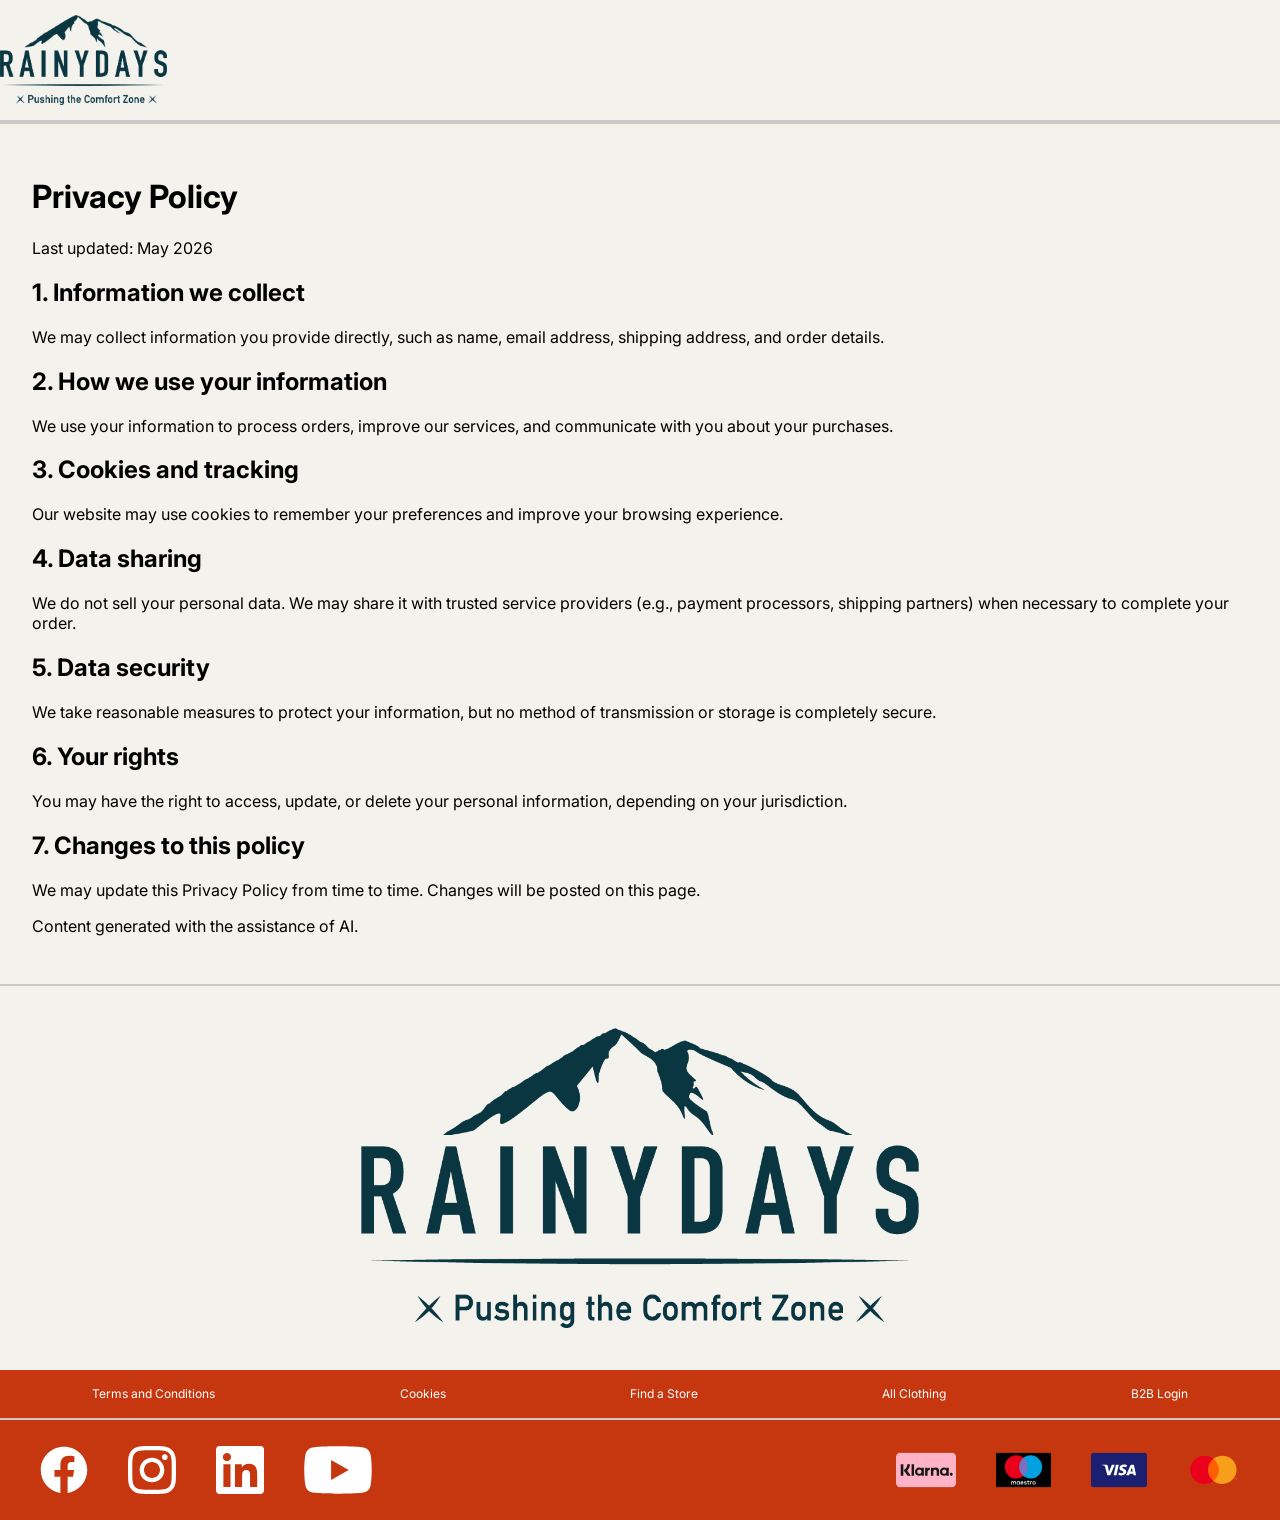
==== privacy.html @ f96f85d4 "Files upload" ====
<!DOCTYPE html>
<html lang="en">
  <head>
    <meta charset="UTF-8" >
    <meta name="viewport" content="width=device-width, initial-scale=1.0" >
    <meta name="description" content="Catalog page for the webshop Rainy Days">
    <title>Rainy Days - List of Products</title>
    <link rel="stylesheet" href="styles/styles_for_catalog_page.css" >
    <link rel="stylesheet" href="styles/styles_for_T&C.css" >
    <link
      href="https://fonts.googleapis.com/css2?family=Inter:wght@100..900&display=swap"
      rel="stylesheet"
    >
    <link
      href="https://fonts.googleapis.com/css?family=Averia+Serif+Libre&display=swap"
      rel="stylesheet"
    >
  </head>
  <body>
    <header>
      <ul>
        <li><a href="index.html"><img src="assets/Logos/RainyDays_Logo.png" alt="Rainy Days Logo" ></a></li>

      </ul>
    </header>
    <main>
    <h1>Privacy Policy</h1>

    <p>Last updated: May 2026</p>

    <h2>1. Information we collect</h2>
    <p>
      We may collect information you provide directly, such as name, email
      address, shipping address, and order details.
    </p>

    <h2>2. How we use your information</h2>
    <p>
      We use your information to process orders, improve our services, and
      communicate with you about your purchases.
    </p>

    <h2>3. Cookies and tracking</h2>
    <p>
      Our website may use cookies to remember your preferences and improve your
      browsing experience.
    </p>

    <h2>4. Data sharing</h2>
    <p>
      We do not sell your personal data. We may share it with trusted service
      providers (e.g., payment processors, shipping partners) when necessary to
      complete your order.
    </p>

    <h2>5. Data security</h2>
    <p>
      We take reasonable measures to protect your information, but no method of
      transmission or storage is completely secure.
    </p>

    <h2>6. Your rights</h2>
    <p>
      You may have the right to access, update, or delete your personal
      information, depending on your jurisdiction.
    </p>

    <h2>7. Changes to this policy</h2>
    <p>
      We may update this Privacy Policy from time to time. Changes will be
      posted on this page.
    </p>

    <p class="ai-note">
      Content generated with the assistance of AI.
    </p>

    </main>
    <footer>
      <div>
        <img src="assets/Logos/RainyDays_Logo.png" alt="Rainy Days Logo">
      </div>
      <ul>
        <li><a href="#">Terms and Conditions</a></li>
        <li><a href="#">Cookies</a></li>
        <li><a href="#">Find a Store</a></li>
        <li><a href="#">All Clothing</a></li>
        <li><a href="#">B2B Login</a></li>
      </ul>
      <div>
        <ul>
          <li>
            <img src="assets/Iconos/social-facebook.svg" alt="Facebook Icon">
          </li>
          <li>
            <img src="assets/Iconos/social-instagram.svg" alt="Instagram Icon">
          </li>
          <li>
            <img src="assets/Iconos/social-linkedin.svg" alt="Linkedin Icon">
          </li>
          <li>
            <img src="assets/Iconos/social-youtube.svg" alt="YouTube Icon" >
          </li>
        </ul>
        <ul>
          <li>
            <img src="assets/Iconos/payment-klarna.svg" alt="Klarna Icon" >
          </li>
          <li>
            <img
              src="assets/Iconos/payment-maestro.svg" alt="Maestro Icon">
          </li>
          <li>
            <img src="assets/Iconos/payment-visa.svg" alt="Visa Icon" >
          </li>
          <li>
            <img src="assets/Iconos/payment-mastercard.svg"  alt="Mastercard Icon">
          </li>
        </ul>
      </div>
    </footer>
  </body>
</html>
---- styles/styles_for_catalog_page.css ----
body{
    display: flex;
    flex-direction: column;
    min-height: 100vh;
    margin: 0;
    padding: 0;
    background-color: white;
}
main,
body > header  {    /* Color for the header */
    background-color: #F4F2ED; 
}

body > header > ul {   /* Main menu is just a flexbox container */
    list-style: none;
    display: flex;
    align-items: center;
    justify-content: space-between;
    gap: 2rem;
    margin: 0 auto;
    padding: 15px 0;
    max-width: 1440px;
    border-bottom: 2px solid #CACACA;
}

body > header > ul > li:first-child > a,
body > header > ul > li {   
    height: 10vh; 
    min-height: 75px;
}

body > footer > div:nth-child(3) > ul:nth-child(1) > li:nth-child(1) > img,
body > footer > div:nth-child(3) > ul:nth-child(1) > li:nth-child(2) > img,
body > footer > div:nth-child(3) > ul:nth-child(1) > li:nth-child(3) > img,
body > footer > div:nth-child(3) > ul:nth-child(1) > li:nth-child(4) > img,
body > footer > div:nth-child(3) > ul:nth-child(2) > li:nth-child(1) > img,
body > footer > div:nth-child(3) > ul:nth-child(2) > li:nth-child(2) > img,
body > footer > div:nth-child(3) > ul:nth-child(2) > li:nth-child(3) > img,
body > footer > div:nth-child(3) > ul:nth-child(2) > li:nth-child(4) > img{
    max-width: min(100%,1440px);
    height: auto;
    margin: 0 auto;
    display:block; 
}

@media screen and (max-width:370px)
{
    body > header > ul{
        gap:0;
    }
}


body > header > ul > li:first-child > a > img{  /* Scale logo */
    min-width: 100px;     
    max-width: min(100%,1440px);
    height: 100%;
    object-fit: contain;
} 
body > header > ul > li:nth-child(1) > a{
    flex-shrink: 1;
}

body > header >  ul > li:nth-child(2)  {  /* Make the search bar twice as long as the other options */
    flex-grow: 1;
}

/* body > header >  ul > li:nth-child(1), */
body > header >  ul > li:nth-child(5) > a,
body > header >  ul > li:nth-child(4),
body > header >  ul > li:nth-child(3)  {  /* Make the search bar twice as long as the other options */
    flex: none;
}

body > header >  ul > li:nth-child(2) > input {  /* Make magnifying glass icon appear inside the input box */
    border-radius: 10px;
    border: 2px solid #0A3641;
    padding: 15px 20px; 
    background-color: white; 
    background-image: url('../assets/Iconos/Magnifying Glass Icon.svg');  
    background-repeat: no-repeat;
    background-position: 96% 50%;
    font-size: 0.875rem; 
    width: 100%; 
}
body > header >  ul > li:nth-child(2) > input::placeholder {
     font-size: 0.75rem;
}
body > header >  ul > li:nth-child(3) > div,
body > header >  ul > li:nth-child(4) > div,
body > header >  ul > li:nth-child(5) > a > div {   /* Basic styling for the texts inside the boxes in the main menu */
    font-size: min(0.875rem,0.9vw);
    line-height: 130%;
    font-family: Inter;
    color: #0a3641;
    text-align: left;
}
body > header >  ul > li:nth-child(3) > div p,
body > header >  ul > li:nth-child(4) > div p,
body > header >  ul > li:nth-child(5) > a > div p{  /* Remove padding and margins from paragraph tags */
    margin:0;
    padding: 0;
}
body > header > ul > li:nth-child(1) > a,
body > header > ul > li:nth-child(1),
body > header > ul > li:nth-child(2),
body > header > ul > li:nth-child(3),
body > header > ul > li:nth-child(4),
body > header > ul > li:nth-child(5) > a{  /* Center and align all icons inside the boxes in the main menu */
    display: flex;
    flex-wrap: wrap;
    align-items: center;
    justify-content: center;
}


body > header > ul > li:nth-child(5) > a{  
    height: 100%;
}

body > header > ul > li:nth-child(4),
body > header > ul > li:nth-child(3){
    cursor: pointer;
}

body > main > .section:nth-child(9),
body > header > ul > li:nth-child(5)> a > div{ /* Position relative is required to make the quantity appear above the shopping cart */
    position: relative;
}
body > header > ul > li:nth-child(5)> a > div > span{ /* Positions absolutely the quantity "2" above the shopping cart icon */
    position: absolute;
    top: -20px; /* Adjust to position vertically */
    right: 18px; /* Adjust to position horizontally */
    background-color: red;
    color: white;
    font-size: 1rem;
    padding: 2px 6px;
    border-radius: 50%; /* Makes it a circle */
    line-height: 1; /* Ensures text is vertically centered */
    text-align: center;
}
body > footer > ul,
body > header > nav > ul{   /* The nav bar and the footer are just flexboxes */
    display: flex;
    margin: 0 auto;
    padding: 0;
    max-width: 1440px;
    list-style: none;
}
body > footer > ul > li,
body > header > nav > ul > li{  
    flex:auto;
    text-align: center;
}
body > header > nav > ul > li > a{   /* Font for the nav bar */
    font-size: 1.25rem;
    font-family: Inter;
    color: #0a3641;
    cursor: pointer;
    text-decoration: none;
    line-height: 3;
    font-weight: bold;
    display: block;
}
body > header > nav > ul > li:hover{   /* Highlight nav bar options */
    background-color: white;
}

header label,
header input{
    display: none;
}

@media screen and (max-width: 800px) {  /* styles for mobile devices */

    header label{
        display: block;
    }

    header nav{
        display: none;
    }

    #menu-checkbox:checked ~ nav,
    #menu-checkbox:checked ~ nav > ul {
        display: block;
        border-top: 1px solid #CACACA;
    }

    body > footer > ul{
        display: block;
    }
    body > header > nav > ul > li{  
        text-align: left;
        padding-left: 1rem;
    }
    
    body > header >  ul > li:nth-child(3) > div p,
    body > header >  ul > li:nth-child(4) > div p,
    body > header >  ul > li:nth-child(5) > a > div p{  
        display: none;
    } 

    body > header > ul > li:nth-child(5)> a > div > span{ /* Positions absolutely the quantity "2" above the shopping cart icon for mobile views*/
        top: -30px; /* Adjust to position vertically */
        right: 1px; /* Adjust to position horizontally */
    }
}

main{
    flex-grow: 1;
}


body > .section:first-of-type,
body > footer {   /* styles for the footer */
    background-color: #C7370F;
}
header,main,
body > footer,
body > main > .section:nth-child(2){
    max-width: 1440px;
    width:100%;
    margin:0 auto;
}


body > footer > ul > li> a {   /* styles for the footer */
    cursor: pointer;
    text-decoration: none;
    display: block;
    font-size: 0.75rem;
    font-family: Inter;
    color: #fff;
    line-height: 4;
}

body > footer > div{
    display: flex;
    margin: 0 auto;
    justify-content: space-between;
    padding: 10px 0;
    max-width: 1440px;
    flex-wrap: wrap;
    border-top: 2px solid #CACACA;
}

body > footer > div > ul {   /* styles for the social networks */
    display: flex;
    align-items: center;
    justify-content: flex-start;
    gap: 2.5rem;
    list-style: none;
    padding-left: 40px;
}
body > footer > div > ul:last-of-type {   /* styles for the credit cards */
    justify-content: flex-end;
    padding-right: 40px;
}

body > main > ul,
body > main > .section:nth-child(7) > ul  {   /* Flexbox container for main*/
    list-style: none;
    display: flex;
    flex-wrap: wrap;
    align-items: center;
    justify-content: center;
    gap: 2rem;
    margin: 0 auto;
    padding: 0;
    max-width: 1440px;
}
body > main > ul{
    border-bottom: 2px solid #CACACA;
}

body > main > ul > li {   /* Main menu is just a flexbox container */
    list-style: none;
    display: flex;
    flex-direction: column;
    align-items: center;
    justify-content: center;
    gap: 2rem; 
    padding: 15px 0;
    font-size: 2rem;
    font-family: Inter;
    font-weight: bold;
    color: #0a3641;    
}


body > main > .section:first-of-type > span{
    font-size: min(3vw,2.75rem);   
    font-family: 'Averia Serif Libre';
    color: #fff;
    margin-top: min(1vw,20px);
    margin-bottom: min(1vw,20px);
}

body > main > .section:first-of-type {   /* styles for the footer */
    background-color: #C7370F;
    display: flex;
    flex-direction: column;
    align-items: center;
    justify-content: center;
}


div.elipse{
    width: 5px;
    border-radius: 50%;
    background-color: #c7370f;
    height: 5px;
    opacity: 0.5;
}
div.texto{
    font-size: 0.8rem;   
    font-family: Inter;
    color: #000;
}

body > main > .section:nth-child(2) > div:first-of-type{
    display:  flex;
    justify-content: flex-start;
    align-items: center;
    gap:0.2rem;
    margin-left: 70px;
    margin-top: 15px;
}
body > main > .section:nth-child(2) > div:last-child > div:first-of-type{
    font-size: min(2.5rem,2.7vw);
    font-family: 'Averia Serif Libre';
    color: #000;
}
body > main > .section:nth-child(2) > div:last-child > div:last-child{ 
    font-size: 0.75rem;
    font-family: 'Averia Serif Libre';
    color: #9c9c9c;
}
body > main > .section:nth-child(2) > div:last-child{
    display:  flex;
    justify-content: flex-start;
    align-items: baseline;
    gap:0.2rem;
    margin-left: 70px;
    margin-top: 17px;

}
body > main > .section:nth-child(2){
    border: 2px solid #CACACA;
    box-sizing: border-box;
}

body > footer > div > img{
    max-width: min(100%, 1440px);
    margin: 2rem auto;
    max-height: 300px;
    height: auto;
    display: block;
}
body > footer > div:first-of-type {
    background-color: #F4F2ED;
}

header{
    border-bottom: 2px solid #CACACA;;
}
body > main > .section:nth-child(3) > input{
    border-radius: 10px;
    border: 2px solid #0A3641;
    padding: 15px 20px; 
    background-color: white; 
    background-image: url('../assets/Iconos/icon_filter.svg');  
    background-repeat: no-repeat;
    background-position: 96% 50%;
    font-size: 0.875rem; 
}
body > main > .section:nth-child(3){
    margin-top: 32px;
    margin-left: 70px;
    margin-bottom: 32px;
}

.card{
    display:flex;
    flex-flow: column nowrap;
    align-items: center;
    background-color: white;
    width:100%;
    height: 100%;
    box-sizing: border-box;
}
.jacketimage{
    position: relative;
    height: 330px;
    width: 100%;
}

.jacketimage >img{
    width: 100%;
    height: 100%;
    object-fit: contain;
    box-sizing: border-box;
}

.new_message{
    position:absolute;
    top:5%;
    left: 5%;
    font-size: 0.625rem;
    font-family: Inter;
    color: #fff;
    text-align: left;
    background-color: #778F9E;
}
.bestseller_message{
    position:absolute;
    bottom:2%;
    left: 5%;
    font-size: 0.625rem;
    font-family: Inter;
    color: #fff;
    text-align: left;
    background-color: #778F9E;
}
.available_colors_favorite > img:first-child {
    margin-left: 5%;
    margin-top: 2%;
    margin-bottom: 2%;
}
.available_colors_favorite > img:last-child {
    margin-left: auto;
    margin-right: 5%;
}
.priceandrating,
.description_legend,
.available_colors_favorite,
.rating,
.price{
    display: flex;
    align-items: center;
    justify-content: flex-start;
    gap: 2px;
    width: 100%;
}
.available_colors_favorite > img:not(:last-child) {
    border: 1px solid black;
    width: 15px;
    height: 15px;
    padding: 1px; 
    box-sizing: border-box;
}
.available_colors_favorite{
    margin-top: auto;
}
.price,
.description_legend > div{
    font-size: 0.8125rem;
    font-family: Inter;
    color: #000;
}
.rating{
    justify-content: flex-end;
}
.numberofvotes{
    vertical-align: super;
    font-size: 0.625rem;
    font-family: Inter;
    color: #000;
}

body > main > .section:nth-child(4){
    display: grid;
    grid-template-columns: repeat(auto-fill,minmax(313px,1fr));
    grid-auto-rows: 1fr;
    gap: 1rem;
    margin: 32px min(4.86vw,70px);
    row-gap: 2rem;
    align-items: stretch;
}

body > header > ul > li:nth-child(5) > a > div > p{
    margin-right: 5px;
}

a {
  text-decoration: none;
  color:#000;
}

@media screen and (max-width: 600px) {  /* styles for mobile devices */

    body > main > .section:nth-child(4){
        margin-left: 0;
        margin-right: 0;
    }
}

#category-filter {
  font-family: 'Inter', sans-serif;
  font-size: 1rem;
  padding: 8px 12px;
  border: 1px solid #ccc;
  border-radius: 4px;
  background-color: #ffffff;
  cursor: pointer;
  transition: border-color 0.3s ease;
}

#category-filter:hover {
  border-color: #999;
}

#category-filter:focus {
  outline: none;
  border-color: #c7370f; 
}

label[for="category-filter"] {
  font-family: 'Inter', sans-serif;
  font-size: 1.125rem;
  margin-right: 10px;
  font-weight: 500;
}

.add-to-cart-btn {
    width: 100%;
    padding: 12px 0;
    /* margin-top: 12px; */

    background-color: #C7370F;      
    color: white;
    border: none;
    border-radius: 6px;

    font-size: 1rem;
    font-weight: 500;
    cursor: pointer;

    transition: background-color 0.2s ease, transform 0.1s ease;
}

.add-to-cart-btn:hover {
    background-color: #333;       
}

.add-to-cart-btn:active {
    transform: scale(0.97);         
}

.jacketimage,
.available_colors_favorite,
.description_legend,
.priceandrating {
    cursor: pointer;
}

.size-selector {
    width: 100%;
    padding: 6px;
    font-size: 1rem;
    border-radius: 6px;
}

.loader {
  display: none;
  text-align: center;
  padding: 20px;
  font-size: 4rem;
  font-family: 'Averia Serif Libre';
}

.loader.show {
  display: block;
}
---- styles/styles_for_T&C.css ----
main{
    font-family: 'Inter';
    padding: 2rem;
    box-sizing: border-box;

}
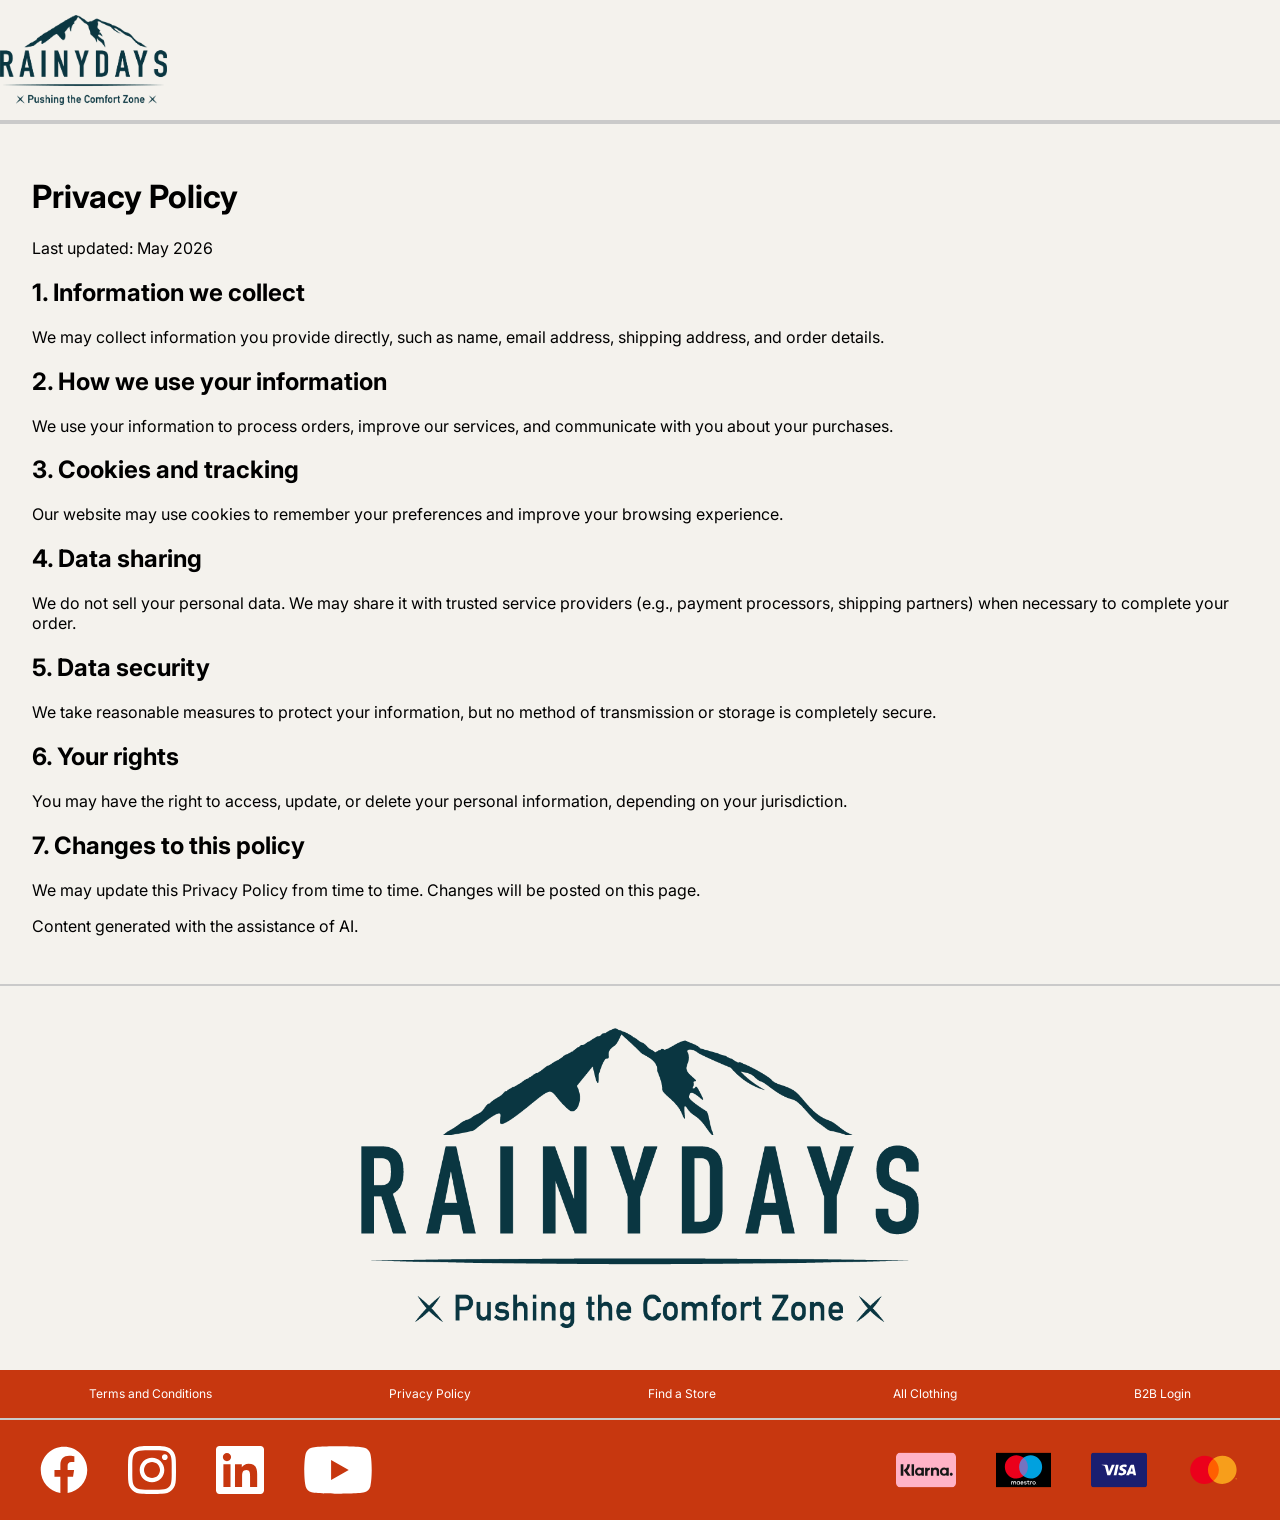
==== commit 14477311: "fixed terms and conditions" ====
--- a/privacy.html
+++ b/privacy.html
@@ -81,8 +81,8 @@
         <img src="assets/Logos/RainyDays_Logo.png" alt="Rainy Days Logo">
       </div>
       <ul>
-        <li><a href="#">Terms and Conditions</a></li>
-        <li><a href="#">Cookies</a></li>
+        <li><a href="terms-and-conditions.html">Terms and Conditions</a></li>
+        <li><a href="privacy.html">Privacy Policy</a></li>
         <li><a href="#">Find a Store</a></li>
         <li><a href="#">All Clothing</a></li>
         <li><a href="#">B2B Login</a></li>
